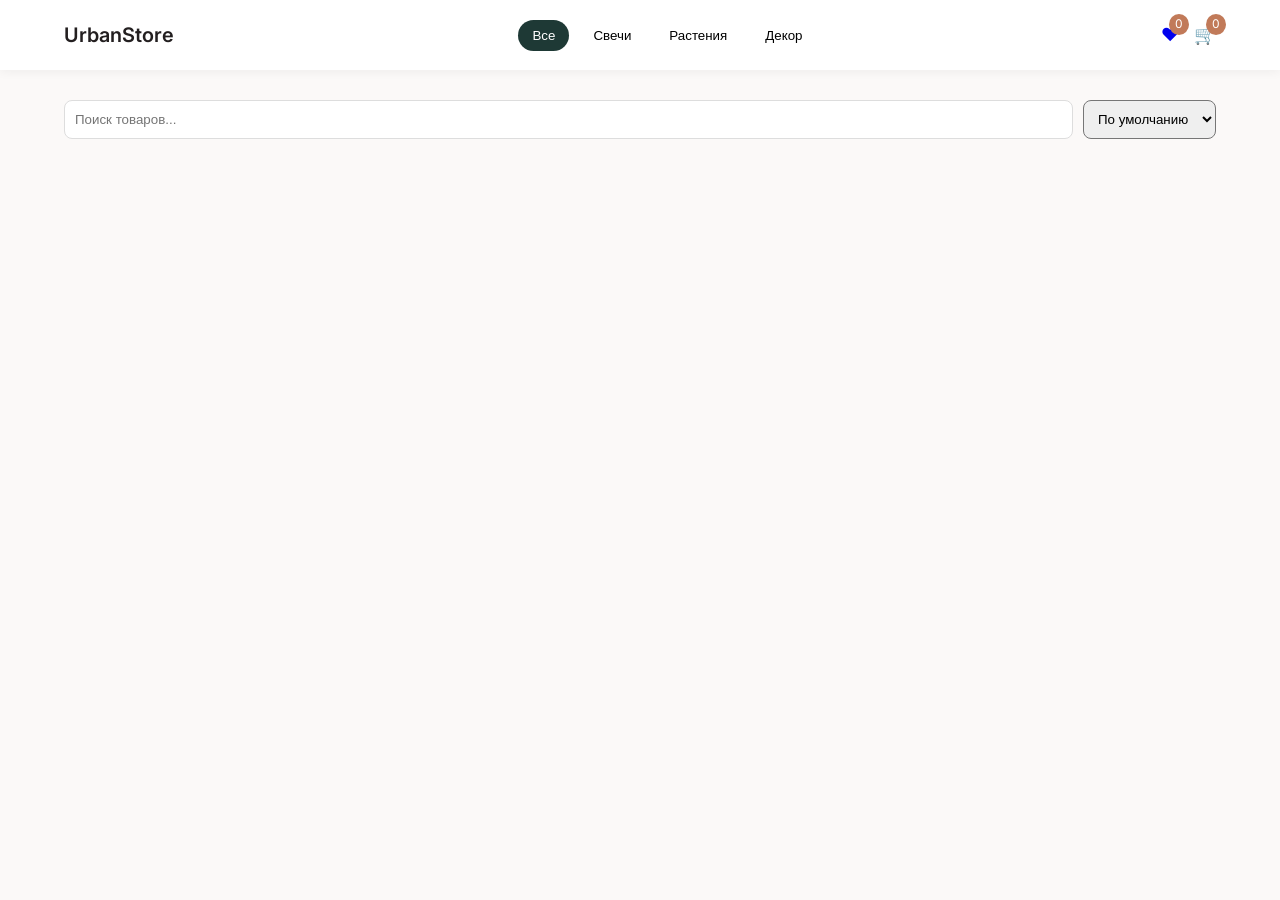
==== index.html @ 4cc2b307 "feat: add base HTML layout and styles - page structure with header, navigation, filters and product " ====
<!DOCTYPE html>
<html lang="ru">

<head>
  <meta charset="UTF-8">
  <meta name="viewport" content="width=device-width, initial-scale=1.0">
  <title>UrbanStore</title>

  <link rel="stylesheet" href="css/style.css">

  <!-- Google Fonts -->
  <link href="https://fonts.googleapis.com/css2?family=Inter:wght@400;500;600&display=swap" rel="stylesheet">
  <link rel="icon" href="./images/favicon.webp" type="image/x-icon">
</head>

<body>

  <!-- HEADER -->
  <header class="header">
    <div class="container header__inner">
      <div class="logo">UrbanStore</div>

      <nav class="nav">
        <button class="nav__link active" data-category="all">Все</button>
        <button class="nav__link" data-category="candles">Свечи</button>
        <button class="nav__link" data-category="plants">Растения</button>
        <button class="nav__link" data-category="decor">Декор</button>
      </nav>

      <div class="header__actions">
        <a href="wishlist.html" class="icon">
          ❤️ <span class="badge" id="wishlist-count">0</span>
        </a>

        <a href="cart.html" class="icon">
          🛒 <span class="badge" id="cart-count">0</span>
        </a>
      </div>
    </div>
  </header>

  <!-- MAIN -->
  <main class="container">

    <div class="controls">

      <input type="text" id="search-input" placeholder="Поиск товаров..." class="search" />

      <select id="sort-select" class="sort">
        <option value="default">По умолчанию</option>
        <option value="price-asc">Цена ↑</option>
        <option value="price-desc">Цена ↓</option>
        <option value="name">Название</option>
      </select>

    </div>

    <!-- GRID -->
    <section class="products" id="products-container">
      <!-- JS будет рендерить карточки -->
    </section>

  </main>

  <!-- TOAST -->
  <div class="toast" id="toast">
    Товар добавлен в корзину
  </div>

  <div class="drawer" id="drawer">
    <div class="drawer__content">
      <h3>Корзина</h3>
      <div id="drawer-items"></div>
      <div class="drawer__footer">
        <span id="drawer-total"></span>
        <a href="cart.html" class="btn">Перейти</a>
      </div>
    </div>
  </div>

  <script type="module" src="js/ui.js"></script>
</body>

</html>
---- css/style.css ----
/* RESET */
*,
*::before,
*::after {
  box-sizing: border-box;
  margin: 0;
  padding: 0;
}

body {
  font-family: 'Inter', sans-serif;
  background: #FBF9F8;
  color: #231F20;
  line-height: 1.4;
}

/* CONTAINER */
.container {
  width: 90%;
  max-width: 1200px;
  margin: 0 auto;
}

/* HEADER */
.header {
  background: white;
  box-shadow: 0 2px 10px rgba(0, 0, 0, 0.05);
  margin-bottom: 30px;
}

.header__inner {
  display: flex;
  align-items: center;
  justify-content: space-between;
  height: 70px;
}

.logo {
  font-weight: 600;
  font-size: 20px;
}

/* NAV */
.nav {
  display: flex;
  gap: 10px;
}

.nav__link {
  background: none;
  border: none;
  padding: 8px 14px;
  cursor: pointer;
  border-radius: 20px;
  transition: 0.3s;
}

.nav__link.active {
  background: #1E3935;
  color: white;
}

/* HEADER ICONS */
.header__actions {
  display: flex;
  gap: 15px;
}

.icon {
  position: relative;
  text-decoration: none;
  font-size: 18px;
}

.badge {
  position: absolute;
  top: -8px;
  right: -10px;
  background: #C17A59;
  color: white;
  font-size: 12px;
  padding: 2px 6px;
  border-radius: 50%;
}

/* PRODUCTS GRID */
.products {
  display: grid;
  grid-template-columns: repeat(4, 1fr);
  gap: 20px;
}

/* CARD */
.card {
  background: white;
  border-radius: 12px;
  overflow: hidden;
  transition: 0.3s;
  box-shadow: 0 4px 10px rgba(0, 0, 0, 0.05);
  display: flex;
  flex-direction: column;
}

.card:hover {
  transform: translateY(-5px);
}

/* IMAGE */
.card__image {
  width: 100%;
  height: 200px;
  object-fit: cover;
}

/* CONTENT */
.card__body {
  padding: 15px;
  display: flex;
  flex-direction: column;
  gap: 10px;
}

.card__title {
  font-size: 16px;
  font-weight: 500;
}

/* PRICE */
.price {
  display: flex;
  gap: 10px;
  align-items: center;
}

.price__current {
  font-weight: 600;
  color: #1E3935;
}

.price__old {
  text-decoration: line-through;
  color: gray;
  font-size: 14px;
}

/* BUTTONS */
.card__actions {
  display: flex;
  justify-content: space-between;
  margin-top: auto;
}

.btn {
  background: #1E3935;
  color: white;
  border: none;
  padding: 8px 12px;
  border-radius: 8px;
  cursor: pointer;
  transition: 0.2s;
}

.btn:hover {
  transform: scale(0.95);
}

.btn--secondary {
  background: transparent;
  border: 1px solid #1E3935;
  color: #1E3935;
}

/* CART */
.cart-item {
  display: flex;
  gap: 15px;
  background: white;
  padding: 15px;
  margin-bottom: 10px;
  border-radius: 10px;
}

.cart-summary {
  margin-top: 20px;
  font-size: 18px;
  display: flex;
  justify-content: space-between;
}

/* TOAST */
.toast {
  position: fixed;
  top: 20px;
  right: 20px;
  background: #1E3935;
  color: white;
  padding: 10px 15px;
  border-radius: 8px;
  opacity: 0;
  transform: translateY(-20px);
  transition: 0.3s;
}

.toast.show {
  opacity: 1;
  transform: translateY(0);
}

/* PAGE TITLE */
.page-title {
  margin-bottom: 20px;
}

.controls {
  display: flex;
  justify-content: space-between;
  margin-bottom: 20px;
  gap: 10px;
}

.search {
  flex: 1;
  padding: 10px;
  border-radius: 8px;
  border: 1px solid #ddd;
}

.sort {
  padding: 10px;
  border-radius: 8px;
}

.drawer {
  position: fixed;
  top: 0;
  right: -400px;
  width: 350px;
  height: 100%;
  background: white;
  box-shadow: -5px 0 20px rgba(0, 0, 0, 0.1);
  transition: 0.3s;
  z-index: 100;
}

.drawer.open {
  right: 0;
}

.drawer__content {
  padding: 20px;
  display: flex;
  flex-direction: column;
  height: 100%;
}

.drawer__footer {
  margin-top: auto;
}

.skeleton {
  background: linear-gradient(90deg, #eee, #ddd, #eee);
  background-size: 200% 100%;
  animation: shimmer 1.2s infinite;
  border-radius: 10px;
}

@keyframes shimmer {
  0% {
    background-position: 200% 0;
  }

  100% {
    background-position: -200% 0;
  }
}

.fly-image {
  position: fixed;
  width: 60px;
  height: 60px;
  object-fit: cover;
  z-index: 999;
  pointer-events: none;
  transition: transform 0.7s ease-in-out, opacity 0.7s;
}

/* RESPONSIVE */
@media (max-width: 1024px) {
  .products {
    grid-template-columns: repeat(2, 1fr);
  }
}

@media (max-width: 600px) {
  .products {
    grid-template-columns: 1fr;
  }

  .header__inner {
    flex-direction: column;
    height: auto;
    gap: 10px;
    padding: 10px 0;
  }
}
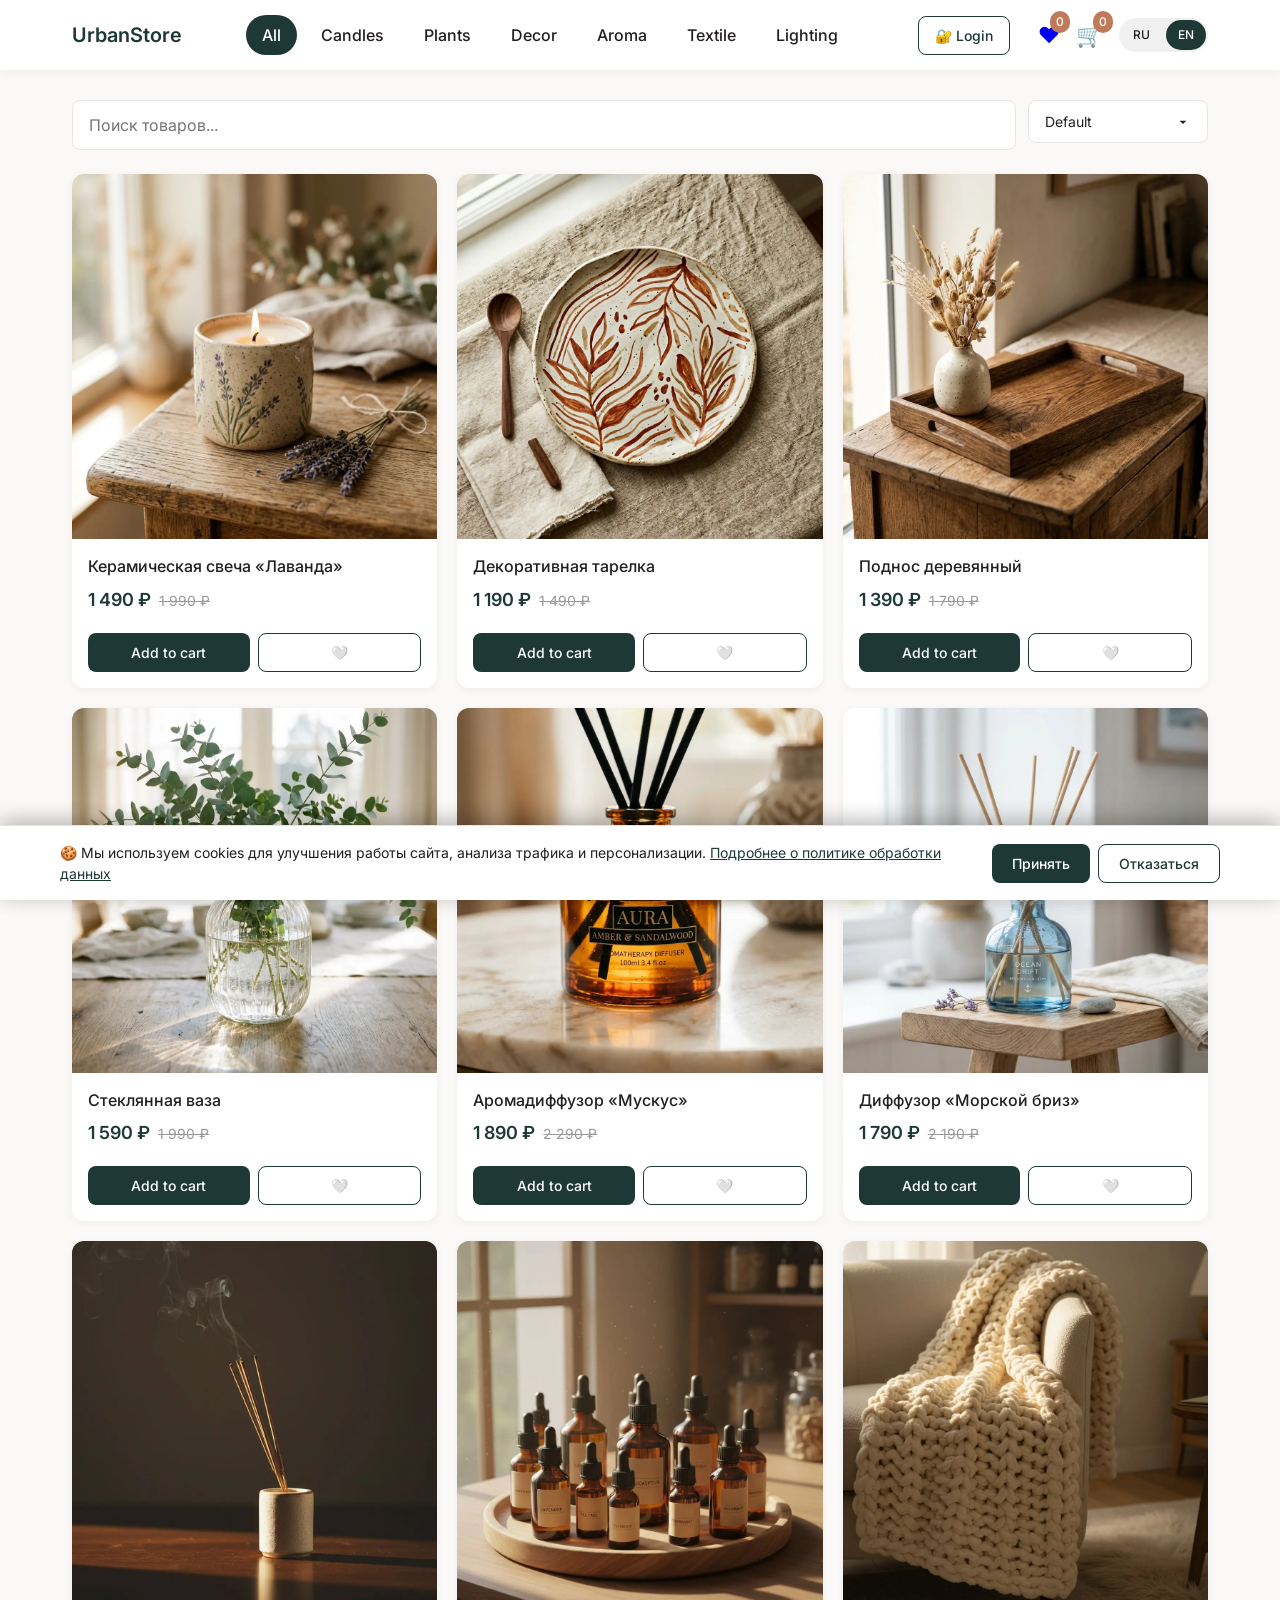
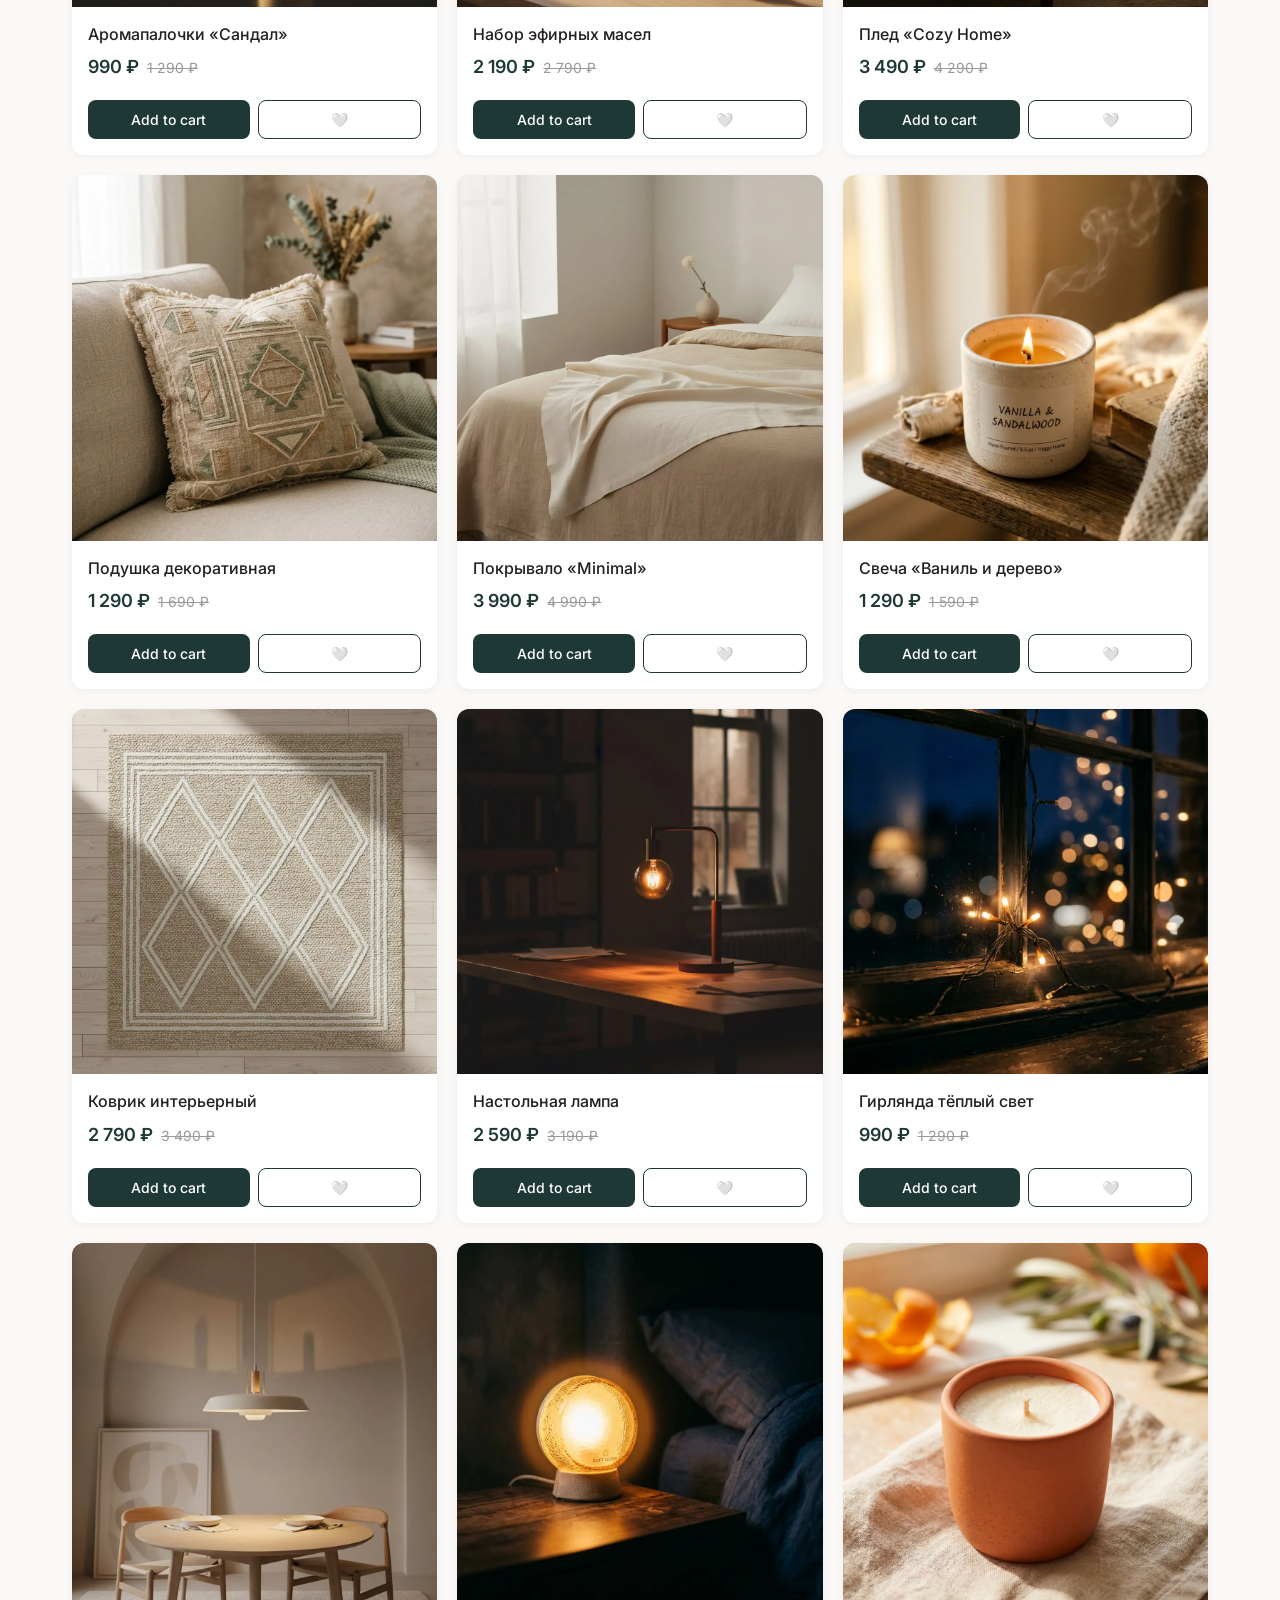
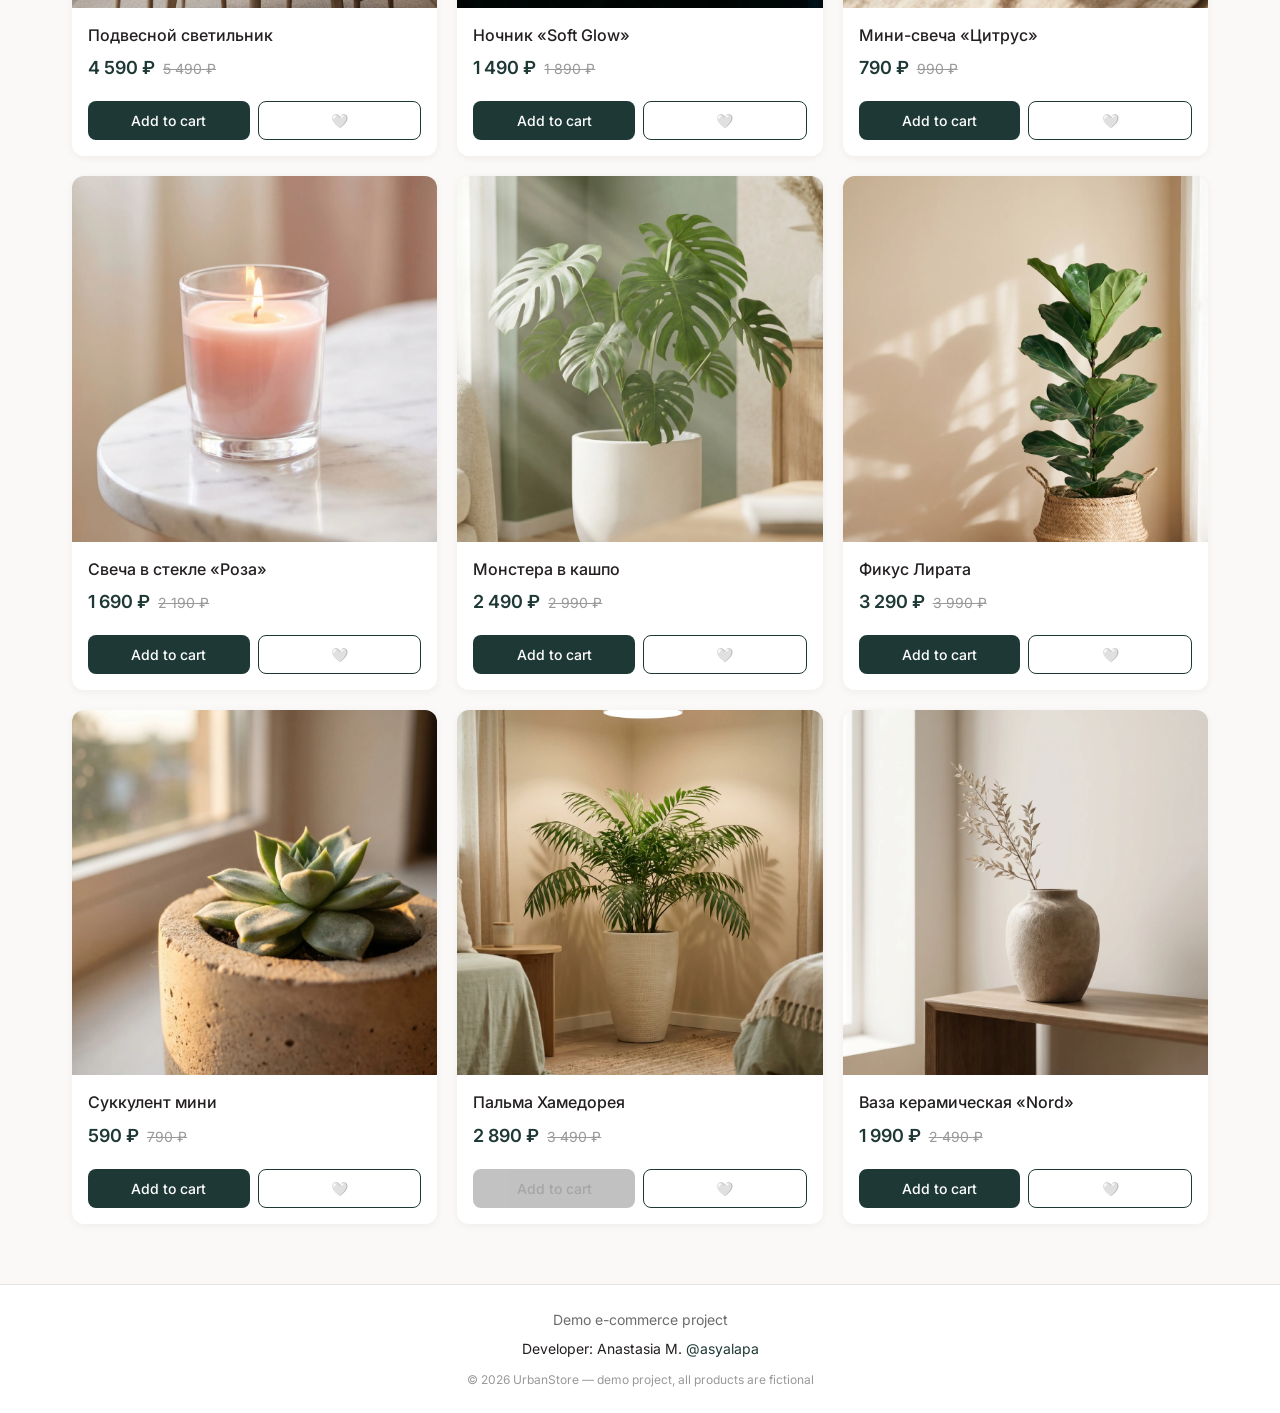
==== commit 66eda6a4: "feat: улучшение логистики приложения - убрать открытие дровера при добавлении в корзину - добавить к" ====
--- a/index.html
+++ b/index.html
@@ -4,81 +4,140 @@
 <head>
   <meta charset="UTF-8">
   <meta name="viewport" content="width=device-width, initial-scale=1.0">
-  <title>UrbanStore</title>
+  <meta name="description" content="UrbanStore - магазин свечей, растений и декора для дома. Создай уют с нами.">
+  <meta name="author" content="Anastasia M. (tg: @asyalapa)">
+
+  <!-- Open Graph -->
+  <meta property="og:title" content="UrbanStore - Магазин для дома">
+  <meta property="og:description" content="Свечи, растения и декор для уютного дома">
+  <meta property="og:type" content="website">
+
+  <title>UrbanStore — Магазин свечей, растений и декора</title>
 
   <link rel="stylesheet" href="css/style.css">
-
-  <!-- Google Fonts -->
+  <link rel="preconnect" href="https://fonts.googleapis.com">
+  <link rel="preconnect" href="https://fonts.gstatic.com" crossorigin>
   <link href="https://fonts.googleapis.com/css2?family=Inter:wght@400;500;600&display=swap" rel="stylesheet">
-  <link rel="icon" href="./images/favicon.webp" type="image/x-icon">
+  <link rel="icon" href="./images/favicon.ico" sizes="any">
+  <link rel="icon" href="/images/icons/favicon.webp" type="image/svg+xml">
 </head>
 
 <body>
+  <!-- HEADER -->
+  <header class="header" role="banner">
+    <div class="container header__container">
+      <a href="/" class="header__logo" aria-label="UrbanStore - главная">
+        <span class="header__logo-text">UrbanStore</span>
+      </a>
 
-  <!-- HEADER -->
-  <header class="header">
-    <div class="container header__inner">
-      <div class="logo">UrbanStore</div>
-
-      <nav class="nav">
-        <button class="nav__link active" data-category="all">Все</button>
-        <button class="nav__link" data-category="candles">Свечи</button>
-        <button class="nav__link" data-category="plants">Растения</button>
-        <button class="nav__link" data-category="decor">Декор</button>
+      <nav class="header__nav nav" role="navigation" aria-label="Категории товаров">
+        <button class="nav__link nav__link--active" data-category="all" aria-pressed="true" data-i18n="nav.all">
+          Все
+        </button>
+        <button class="nav__link" data-category="candles" aria-pressed="false" data-i18n="nav.candles">
+          Свечи
+        </button>
+        <button class="nav__link" data-category="plants" aria-pressed="false" data-i18n="nav.plants">
+          Растения
+        </button>
+        <button class="nav__link" data-category="decor" aria-pressed="false" data-i18n="nav.decor">
+          Декор
+        </button>
+        <button class="nav__link" data-category="aroma" aria-pressed="false" data-i18n="nav.aroma">
+          Ароматы
+        </button>
+        <button class="nav__link" data-category="textile" aria-pressed="false" data-i18n="nav.textile">
+          Текстиль
+        </button>
+        <button class="nav__link" data-category="lighting" aria-pressed="false" data-i18n="nav.lighting">
+          Освещение
+        </button>
       </nav>
 
       <div class="header__actions">
-        <a href="wishlist.html" class="icon">
-          ❤️ <span class="badge" id="wishlist-count">0</span>
+        <a href="wishlist.html" class="header__action-link" aria-label="Избранное">
+          <span class="header__action-icon" aria-hidden="true">❤️</span>
+          <span class="header__action-badge" id="wishlist-count" aria-label="Количество товаров в избранном">0</span>
         </a>
 
-        <a href="cart.html" class="icon">
-          🛒 <span class="badge" id="cart-count">0</span>
-        </a>
+        <button class="header__action-button" id="cart-drawer-open" aria-label="Открыть корзину">
+          <span class="header__action-icon" aria-hidden="true">🛒</span>
+          <span class="header__action-badge" id="cart-count" aria-label="Количество товаров в корзине">0</span>
+        </button>
       </div>
     </div>
   </header>
 
-  <!-- MAIN -->
-  <main class="container">
+  <!-- MAIN CONTENT -->
+  <main class="main" role="main">
+    <div class="container">
 
-    <div class="controls">
+      <!-- CATALOG CONTROLS -->
+      <div class="catalog-controls">
+        <label class="visually-hidden" for="search-input">Поиск товаров</label>
+        <input type="text" id="search-input" class="catalog-controls__search" placeholder="Поиск товаров..."
+          aria-label="Поиск по названию" data-i18n-placeholder="search.placeholder" data-i18n-aria="search.aria_label">
 
-      <input type="text" id="search-input" placeholder="Поиск товаров..." class="search" />
+        <label class="visually-hidden" for="sort-select">Сортировка</label>
+        <select id="sort-select" class="catalog-controls__sort" aria-label="Способ сортировки">
+          <option value="default" data-i18n="sort.default">По умолчанию</option>
+          <option value="price-asc" data-i18n="sort.price_asc">Цена ↑</option>
+          <option value="price-desc" data-i18n="sort.price_desc">Цена ↓</option>
+          <option value="name" data-i18n="sort.name">Название</option>
+        </select>
+      </div>
 
-      <select id="sort-select" class="sort">
-        <option value="default">По умолчанию</option>
-        <option value="price-asc">Цена ↑</option>
-        <option value="price-desc">Цена ↓</option>
-        <option value="name">Название</option>
-      </select>
+      <!-- PRODUCTS GRID -->
+      <section class="catalog" aria-label="Каталог товаров">
+        <div class="catalog__grid" id="products-container">
+          <!-- JS будет рендерить карточки -->
+        </div>
+      </section>
 
     </div>
-
-    <!-- GRID -->
-    <section class="products" id="products-container">
-      <!-- JS будет рендерить карточки -->
-    </section>
-
   </main>
 
-  <!-- TOAST -->
-  <div class="toast" id="toast">
-    Товар добавлен в корзину
+  <!-- NOTIFICATION TOAST -->
+  <div class="notification" id="toast" role="status" aria-live="polite" hidden>
+    <span class="notification__message">Товар добавлен в корзину</span>
   </div>
 
-  <div class="drawer" id="drawer">
-    <div class="drawer__content">
-      <h3>Корзина</h3>
-      <div id="drawer-items"></div>
-      <div class="drawer__footer">
-        <span id="drawer-total"></span>
-        <a href="cart.html" class="btn">Перейти</a>
+  <!-- CART DRAWER -->
+  <aside class="cart-drawer" id="drawer" aria-hidden="true" aria-label="Корзина">
+    <div class="cart-drawer__overlay"></div>
+    <div class="cart-drawer__content">
+      <div class="cart-drawer__header">
+        <h3 class="cart-drawer__title" data-i18n="cart.title">Корзина</h3>
+        <button class="cart-drawer__close" id="drawer-close" aria-label="Закрыть корзину">✕</button>
+      </div>
+      <div class="cart-drawer__items" id="drawer-items">
+        <!-- Динамические товары -->
+      </div>
+      <div class="cart-drawer__footer">
+        <div class="cart-drawer__total">
+          <span data-i18n="cart.total">Итого:</span>
+          <span id="drawer-total">0 ₽</span>
+        </div>
+        <a href="cart.html" class="button button--primary button--full" data-i18n="cart.go_to_cart">Перейти в корзину</a>
       </div>
     </div>
-  </div>
+  </aside>
 
-  <script type="module" src="js/ui.js"></script>
+  <footer class="footer" role="contentinfo">
+    <div class="container footer__container">
+      <p class="footer__text" data-i18n="footer.demo">
+        🧪 Демонстрационный проект интернет-магазина
+      </p>
+      <p class="footer__credit">
+        <span data-i18n="footer.developer">Разработчик: Анастасия М. | Telegram:</span> <a href="https://t.me/asyalapa" class="footer__link">@asyalapa</a>
+      </p>
+      <p class="footer__copyright" data-i18n="footer.copyright">
+        © 2026 UrbanStore — учебный проект, все товары вымышлены
+      </p>
+    </div>
+  </footer>
+
+  <script type="module" src="js/main.js"></script>
 </body>
 
 </html>
--- a/css/style.css
+++ b/css/style.css
@@ -1,305 +1,39 @@
-/* RESET */
-*,
-*::before,
-*::after {
-  box-sizing: border-box;
-  margin: 0;
-  padding: 0;
-}
+/* Main Stylesheet */
+/* author: Anastasia M. (tg: @asyalapa) */
 
-body {
-  font-family: 'Inter', sans-serif;
-  background: #FBF9F8;
-  color: #231F20;
-  line-height: 1.4;
-}
+/* 1. Abstracts */
+@import 'abstracts/_variables.css';
 
-/* CONTAINER */
-.container {
-  width: 90%;
-  max-width: 1200px;
-  margin: 0 auto;
-}
+/* 2. Base */
+@import 'base/_reset.css';
+@import 'base/_typography.css';
 
-/* HEADER */
-.header {
-  background: white;
-  box-shadow: 0 2px 10px rgba(0, 0, 0, 0.05);
-  margin-bottom: 30px;
-}
+/* 3. Layout */
+@import 'layout/_container.css';
+@import 'layout/_header.css';
+@import 'layout/_footer.css';
+@import 'layout/_main.css';
 
-.header__inner {
-  display: flex;
-  align-items: center;
-  justify-content: space-between;
-  height: 70px;
-}
+/* 4. Components */
+@import 'components/_button.css';
+@import 'components/_card.css';
+@import 'components/_catalog.css';
+@import 'components/_cart-drawer.css';
+@import 'components/_cart-item.css';
+@import 'components/_notification.css';
+@import 'components/_cookie-banner.css';
+@import 'components/_modal.css';
+@import 'components/_custom-select.css';
+@import 'components/_lang-switcher.css';
 
-.logo {
-  font-weight: 600;
-  font-size: 20px;
-}
+/* 5. Pages */
+@import 'pages/_catalog.css';
+@import 'pages/_cart.css';
+@import 'pages/_wishlist.css';
+@import 'pages/_checkout.css';
+@import 'pages/_auth.css';
+@import 'pages/_admin.css';
+@import 'pages/_order-success.css';
 
-/* NAV */
-.nav {
-  display: flex;
-  gap: 10px;
-}
-
-.nav__link {
-  background: none;
-  border: none;
-  padding: 8px 14px;
-  cursor: pointer;
-  border-radius: 20px;
-  transition: 0.3s;
-}
-
-.nav__link.active {
-  background: #1E3935;
-  color: white;
-}
-
-/* HEADER ICONS */
-.header__actions {
-  display: flex;
-  gap: 15px;
-}
-
-.icon {
-  position: relative;
-  text-decoration: none;
-  font-size: 18px;
-}
-
-.badge {
-  position: absolute;
-  top: -8px;
-  right: -10px;
-  background: #C17A59;
-  color: white;
-  font-size: 12px;
-  padding: 2px 6px;
-  border-radius: 50%;
-}
-
-/* PRODUCTS GRID */
-.products {
-  display: grid;
-  grid-template-columns: repeat(4, 1fr);
-  gap: 20px;
-}
-
-/* CARD */
-.card {
-  background: white;
-  border-radius: 12px;
-  overflow: hidden;
-  transition: 0.3s;
-  box-shadow: 0 4px 10px rgba(0, 0, 0, 0.05);
-  display: flex;
-  flex-direction: column;
-}
-
-.card:hover {
-  transform: translateY(-5px);
-}
-
-/* IMAGE */
-.card__image {
-  width: 100%;
-  height: 200px;
-  object-fit: cover;
-}
-
-/* CONTENT */
-.card__body {
-  padding: 15px;
-  display: flex;
-  flex-direction: column;
-  gap: 10px;
-}
-
-.card__title {
-  font-size: 16px;
-  font-weight: 500;
-}
-
-/* PRICE */
-.price {
-  display: flex;
-  gap: 10px;
-  align-items: center;
-}
-
-.price__current {
-  font-weight: 600;
-  color: #1E3935;
-}
-
-.price__old {
-  text-decoration: line-through;
-  color: gray;
-  font-size: 14px;
-}
-
-/* BUTTONS */
-.card__actions {
-  display: flex;
-  justify-content: space-between;
-  margin-top: auto;
-}
-
-.btn {
-  background: #1E3935;
-  color: white;
-  border: none;
-  padding: 8px 12px;
-  border-radius: 8px;
-  cursor: pointer;
-  transition: 0.2s;
-}
-
-.btn:hover {
-  transform: scale(0.95);
-}
-
-.btn--secondary {
-  background: transparent;
-  border: 1px solid #1E3935;
-  color: #1E3935;
-}
-
-/* CART */
-.cart-item {
-  display: flex;
-  gap: 15px;
-  background: white;
-  padding: 15px;
-  margin-bottom: 10px;
-  border-radius: 10px;
-}
-
-.cart-summary {
-  margin-top: 20px;
-  font-size: 18px;
-  display: flex;
-  justify-content: space-between;
-}
-
-/* TOAST */
-.toast {
-  position: fixed;
-  top: 20px;
-  right: 20px;
-  background: #1E3935;
-  color: white;
-  padding: 10px 15px;
-  border-radius: 8px;
-  opacity: 0;
-  transform: translateY(-20px);
-  transition: 0.3s;
-}
-
-.toast.show {
-  opacity: 1;
-  transform: translateY(0);
-}
-
-/* PAGE TITLE */
-.page-title {
-  margin-bottom: 20px;
-}
-
-.controls {
-  display: flex;
-  justify-content: space-between;
-  margin-bottom: 20px;
-  gap: 10px;
-}
-
-.search {
-  flex: 1;
-  padding: 10px;
-  border-radius: 8px;
-  border: 1px solid #ddd;
-}
-
-.sort {
-  padding: 10px;
-  border-radius: 8px;
-}
-
-.drawer {
-  position: fixed;
-  top: 0;
-  right: -400px;
-  width: 350px;
-  height: 100%;
-  background: white;
-  box-shadow: -5px 0 20px rgba(0, 0, 0, 0.1);
-  transition: 0.3s;
-  z-index: 100;
-}
-
-.drawer.open {
-  right: 0;
-}
-
-.drawer__content {
-  padding: 20px;
-  display: flex;
-  flex-direction: column;
-  height: 100%;
-}
-
-.drawer__footer {
-  margin-top: auto;
-}
-
-.skeleton {
-  background: linear-gradient(90deg, #eee, #ddd, #eee);
-  background-size: 200% 100%;
-  animation: shimmer 1.2s infinite;
-  border-radius: 10px;
-}
-
-@keyframes shimmer {
-  0% {
-    background-position: 200% 0;
-  }
-
-  100% {
-    background-position: -200% 0;
-  }
-}
-
-.fly-image {
-  position: fixed;
-  width: 60px;
-  height: 60px;
-  object-fit: cover;
-  z-index: 999;
-  pointer-events: none;
-  transition: transform 0.7s ease-in-out, opacity 0.7s;
-}
-
-/* RESPONSIVE */
-@media (max-width: 1024px) {
-  .products {
-    grid-template-columns: repeat(2, 1fr);
-  }
-}
-
-@media (max-width: 600px) {
-  .products {
-    grid-template-columns: 1fr;
-  }
-
-  .header__inner {
-    flex-direction: column;
-    height: auto;
-    gap: 10px;
-    padding: 10px 0;
-  }
-}+/* 6. Utilities */
+@import 'utilities/_helpers.css';
